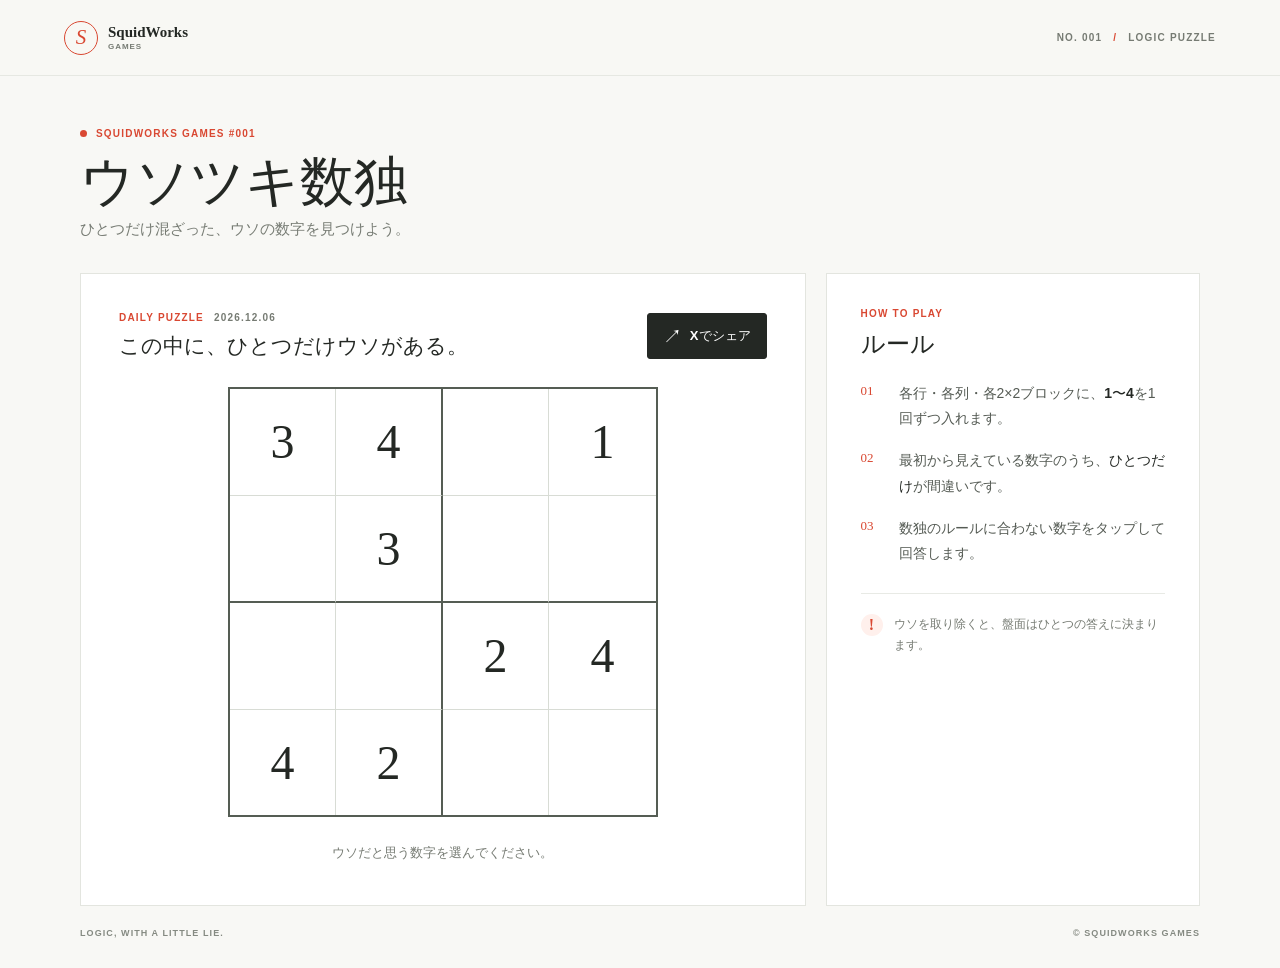
==== index.html @ 5cda888b "Add daily puzzle sharing Co-authored-by: Copilot <223556219+Copilot@users.noreply.github.com>" ====
<!doctype html>
<html lang="ja">
  <head>
    <meta charset="utf-8">
    <meta name="viewport" content="width=device-width, initial-scale=1">
    <meta name="theme-color" content="#f8f8f5">
    <meta name="description" content="4×4のミニ数独で、たったひとつのウソの数字を見破ろう。">
    <title>ウソツキ数独 | SquidWorks Games</title>
    <link rel="stylesheet" href="style.css">
    <script type="module" src="script.js"></script>
  </head>
  <body>
    <header class="site-header">
      <a class="wordmark" href="./" aria-label="SquidWorks Games ホーム">
        <span class="brand-mark" aria-hidden="true">S</span>
        <span class="brand-copy"><strong>SquidWorks</strong><span>GAMES</span></span>
      </a>
      <span class="edition">NO. 001 <span aria-hidden="true">/</span> LOGIC PUZZLE</span>
    </header>

    <main class="game-shell">
      <section class="intro" aria-labelledby="game-title">
        <p class="eyebrow"><span class="eyebrow-dot"></span> SQUIDWORKS GAMES #001</p>
        <h1 id="game-title">ウソツキ数独</h1>
        <p class="lead">ひとつだけ混ざった、ウソの数字を見つけよう。</p>
      </section>

      <section class="play-area" aria-label="ゲーム">
        <div class="puzzle-panel">
          <div class="panel-heading">
            <div>
              <p class="section-label">DAILY PUZZLE <span id="puzzle-date"></span></p>
              <h2>この中に、ひとつだけウソがある。</h2>
            </div>
            <a class="next-button" id="share-button" href="https://twitter.com/intent/tweet" target="_blank" rel="noopener noreferrer">
              <span aria-hidden="true">↗</span> Xでシェア
            </a>
          </div>

          <div class="board-wrap">
            <div class="board" id="board" role="group" aria-label="4行4列の数独盤面"></div>
          </div>

          <div class="answer-row">
            <p class="answer-hint" id="answer-hint">ウソだと思う数字を選んでください。</p>
            <p class="feedback" id="feedback" role="status" aria-live="polite"></p>
          </div>
        </div>

        <aside class="how-to" aria-labelledby="rules-title">
          <p class="section-label">HOW TO PLAY</p>
          <h2 id="rules-title">ルール</h2>
          <ol class="rules-list">
            <li><span>01</span><p>各行・各列・各2×2ブロックに、<strong>1〜4</strong>を1回ずつ入れます。</p></li>
            <li><span>02</span><p>最初から見えている数字のうち、<strong>ひとつだけ</strong>が間違いです。</p></li>
            <li><span>03</span><p>数独のルールに合わない数字をタップして回答します。</p></li>
          </ol>
          <div class="rule-note">
            <span class="note-mark" aria-hidden="true">!</span>
            <p>ウソを取り除くと、盤面はひとつの答えに決まります。</p>
          </div>
        </aside>
      </section>

      <footer class="site-footer">
        <span>LOGIC, WITH A LITTLE LIE.</span>
        <span>© SQUIDWORKS GAMES</span>
      </footer>
    </main>
  </body>
</html>
---- style.css ----
:root {
  color-scheme: light;
  --paper: #f8f8f5;
  --surface: #ffffff;
  --ink: #242824;
  --muted: #767b73;
  --line: #d8dcd5;
  --line-strong: #555d54;
  --accent: #d94832;
  --accent-soft: #fff0ec;
  --success: #24784d;
  --success-soft: #eaf5ee;
  font-family: "Avenir Next", "Hiragino Kaku Gothic ProN", "Yu Gothic", sans-serif;
  font-synthesis: none;
  text-rendering: optimizeLegibility;
}

* { box-sizing: border-box; }

body {
  min-width: 320px;
  min-height: 100vh;
  margin: 0;
  background-color: var(--paper);
  background-image: radial-gradient(#d8dcd5 0.65px, transparent 0.65px);
  background-position: 12px 12px;
  background-size: 24px 24px;
  color: var(--ink);
}

button, a { -webkit-tap-highlight-color: transparent; }

.site-header {
  min-height: 76px;
  padding: 0 clamp(20px, 5vw, 72px);
  display: flex;
  align-items: center;
  justify-content: space-between;
  border-bottom: 1px solid #e6e8e2;
  background: rgba(248, 248, 245, 0.94);
}

.wordmark { display: inline-flex; align-items: center; gap: 10px; color: inherit; text-decoration: none; }
.brand-mark {
  width: 34px;
  height: 34px;
  display: grid;
  place-items: center;
  border: 1.5px solid var(--accent);
  border-radius: 50%;
  color: var(--accent);
  font-family: Georgia, serif;
  font-size: 21px;
  font-style: italic;
}
.brand-copy { display: grid; gap: 1px; }
.brand-copy strong { font-family: Georgia, "Yu Mincho", serif; font-size: 15px; font-weight: 600; }
.brand-copy span, .edition, .eyebrow, .section-label, .site-footer {
  font-size: 10px;
  font-weight: 700;
  letter-spacing: 0.12em;
}
.brand-copy span { color: var(--muted); font-size: 8px; }
.edition { color: var(--muted); }
.edition span { padding: 0 7px; color: var(--accent); }

.game-shell { width: min(1120px, calc(100% - 48px)); margin: 0 auto; }
.intro { padding: 52px 0 34px; }
.eyebrow { display: flex; align-items: center; gap: 9px; margin: 0 0 12px; color: var(--accent); }
.eyebrow-dot { width: 7px; height: 7px; border-radius: 50%; background: var(--accent); }
h1, h2, p { margin-top: 0; }
h1 { margin-bottom: 7px; font-family: Georgia, "Yu Mincho", serif; font-size: clamp(36px, 5vw, 54px); font-weight: 500; line-height: 1.15; }
.lead { margin: 0; color: var(--muted); font-size: 15px; }

.play-area { display: grid; grid-template-columns: minmax(0, 1.55fr) minmax(280px, 0.8fr); gap: 20px; align-items: stretch; }
.puzzle-panel, .how-to { background: var(--surface); border: 1px solid #e3e5df; }
.puzzle-panel { padding: clamp(20px, 3.2vw, 38px); }
.panel-heading { display: flex; align-items: center; justify-content: space-between; gap: 18px; }
.section-label { margin: 0 0 9px; color: var(--accent); }
.section-label span { padding-left: 6px; color: var(--muted); }
.panel-heading h2 { margin: 0; font-family: Georgia, "Yu Mincho", serif; font-size: clamp(17px, 2vw, 21px); font-weight: 500; }
.next-button {
  min-height: 46px;
  padding: 0 15px;
  flex: 0 0 auto;
  display: inline-flex;
  align-items: center;
  gap: 8px;
  border: 1px solid var(--ink);
  border-radius: 3px;
  background: var(--ink);
  color: #fff;
  font: inherit;
  font-size: 13px;
  font-weight: 700;
  cursor: pointer;
  text-decoration: none;
  transition: background-color 140ms ease, color 140ms ease, transform 140ms ease;
}
.next-button span { font-size: 19px; line-height: 1; }
.next-button:hover { background: #414841; }
.next-button:active { transform: translateY(1px); }
.next-button:focus-visible, .cell:focus-visible { outline: 3px solid #e99b8d; outline-offset: 3px; }

.board-wrap { width: min(100%, 430px); margin: 27px auto 22px; }
.board {
  display: grid;
  grid-template-columns: repeat(4, minmax(0, 1fr));
  aspect-ratio: 1;
  overflow: hidden;
  border: 2px solid var(--line-strong);
  background: var(--surface);
}
.cell {
  position: relative;
  min-width: 0;
  display: grid;
  place-items: center;
  border: 0;
  border-right: 1px solid var(--line);
  border-bottom: 1px solid var(--line);
  border-radius: 0;
  background: var(--surface);
  color: var(--ink);
  font-family: Georgia, "Yu Mincho", serif;
  font-size: clamp(28px, 6vw, 48px);
  font-weight: 500;
  cursor: default;
  transition: background-color 140ms ease, color 140ms ease;
}
.cell:nth-child(4n) { border-right: 0; }
.cell:nth-child(n + 13) { border-bottom: 0; }
.cell:nth-child(4n + 2) { border-right: 2px solid var(--line-strong); }
.cell:nth-child(n + 5):nth-child(-n + 8) { border-bottom: 2px solid var(--line-strong); }
.cell.is-clue { cursor: pointer; }
.cell.is-clue:hover { background: #f3f5f0; }
.cell.is-selected { z-index: 1; background: var(--accent-soft); color: var(--accent); box-shadow: inset 0 0 0 2px var(--accent); }
.cell.is-revealed { background: var(--success-soft); color: var(--success); }
.cell.is-incorrect { animation: nudge 240ms ease-in-out; }
.cell:disabled { opacity: 1; }

.answer-row { min-height: 28px; display: flex; align-items: center; justify-content: center; text-align: center; }
.answer-hint, .feedback { margin: 0; font-size: 13px; }
.answer-hint { color: var(--muted); }
.feedback { font-weight: 700; }
.feedback.is-correct { color: var(--success); }
.feedback.is-incorrect { color: var(--accent); }

.how-to { padding: clamp(24px, 3vw, 34px); }
.how-to > h2 { margin: 0 0 21px; font-family: Georgia, "Yu Mincho", serif; font-size: 24px; font-weight: 500; }
.rules-list { display: grid; gap: 17px; margin: 0; padding: 0; list-style: none; }
.rules-list li { display: grid; grid-template-columns: 28px 1fr; gap: 10px; align-items: start; }
.rules-list li > span { padding-top: 2px; color: var(--accent); font-family: Georgia, serif; font-size: 13px; }
.rules-list p { margin: 0; color: #555b54; font-size: 14px; line-height: 1.8; }
.rules-list strong { color: var(--ink); }
.rule-note { display: flex; align-items: flex-start; gap: 11px; margin-top: 27px; padding-top: 20px; border-top: 1px solid #e8eae5; }
.note-mark { width: 22px; height: 22px; flex: 0 0 auto; display: grid; place-items: center; border-radius: 50%; background: var(--accent-soft); color: var(--accent); font-family: Georgia, serif; font-weight: 700; }
.rule-note p { margin: 0; color: var(--muted); font-size: 12px; line-height: 1.7; }
.site-footer { display: flex; justify-content: space-between; padding: 22px 0 30px; color: #858a82; font-size: 9px; }

@keyframes nudge { 25% { transform: translateX(-3px); } 75% { transform: translateX(3px); } }

@media (max-width: 760px) {
  .game-shell { width: min(100% - 32px, 560px); }
  .intro { padding: 38px 0 25px; }
  .play-area { grid-template-columns: 1fr; gap: 14px; }
  .how-to { padding: 24px; }
  .rules-list { grid-template-columns: 1fr; }
  .site-footer { padding-bottom: 22px; }
}

@media (max-width: 430px) {
  .site-header { min-height: 64px; padding: 0 16px; }
  .edition { font-size: 8px; }
  .game-shell { width: calc(100% - 24px); }
  .panel-heading { align-items: flex-start; }
  .panel-heading h2 { max-width: 195px; line-height: 1.5; }
  .next-button { min-height: 44px; padding: 0 10px; font-size: 12px; }
  .puzzle-panel { padding: 17px 14px 19px; }
  .board-wrap { margin-top: 22px; }
  .answer-row { min-height: 34px; }
  .answer-hint, .feedback { font-size: 12px; }
}

@media (prefers-reduced-motion: reduce) {
  *, *::before, *::after { scroll-behavior: auto !important; animation-duration: 0.01ms !important; transition-duration: 0.01ms !important; }
}
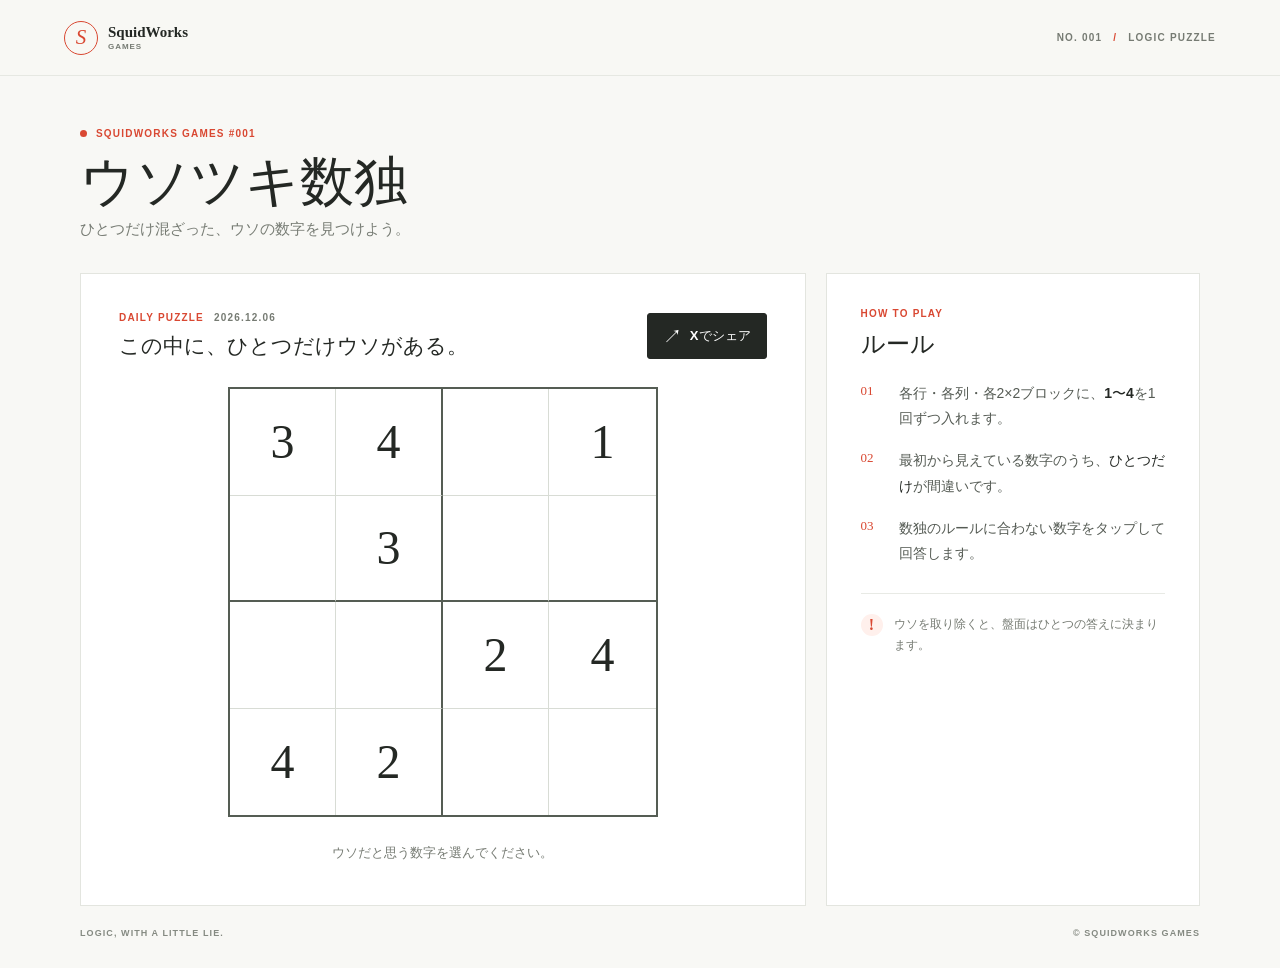
==== commit 827bcb84: "Make Sudoku grid rows uniform Co-authored-by: Copilot <223556219+Copilot@users.noreply.github.com>" ====
--- a/index.html
+++ b/index.html
@@ -6,8 +6,8 @@
     <meta name="theme-color" content="#f8f8f5">
     <meta name="description" content="4×4のミニ数独で、たったひとつのウソの数字を見破ろう。">
     <title>ウソツキ数独 | SquidWorks Games</title>
-    <link rel="stylesheet" href="style.css">
-    <script type="module" src="script.js"></script>
+    <link rel="stylesheet" href="style.css?v=2">
+    <script type="module" src="script.js?v=2"></script>
   </head>
   <body>
     <header class="site-header">
--- a/style.css
+++ b/style.css
@@ -106,6 +106,7 @@
 .board {
   display: grid;
   grid-template-columns: repeat(4, minmax(0, 1fr));
+  grid-template-rows: repeat(4, minmax(0, 1fr));
   aspect-ratio: 1;
   overflow: hidden;
   border: 2px solid var(--line-strong);
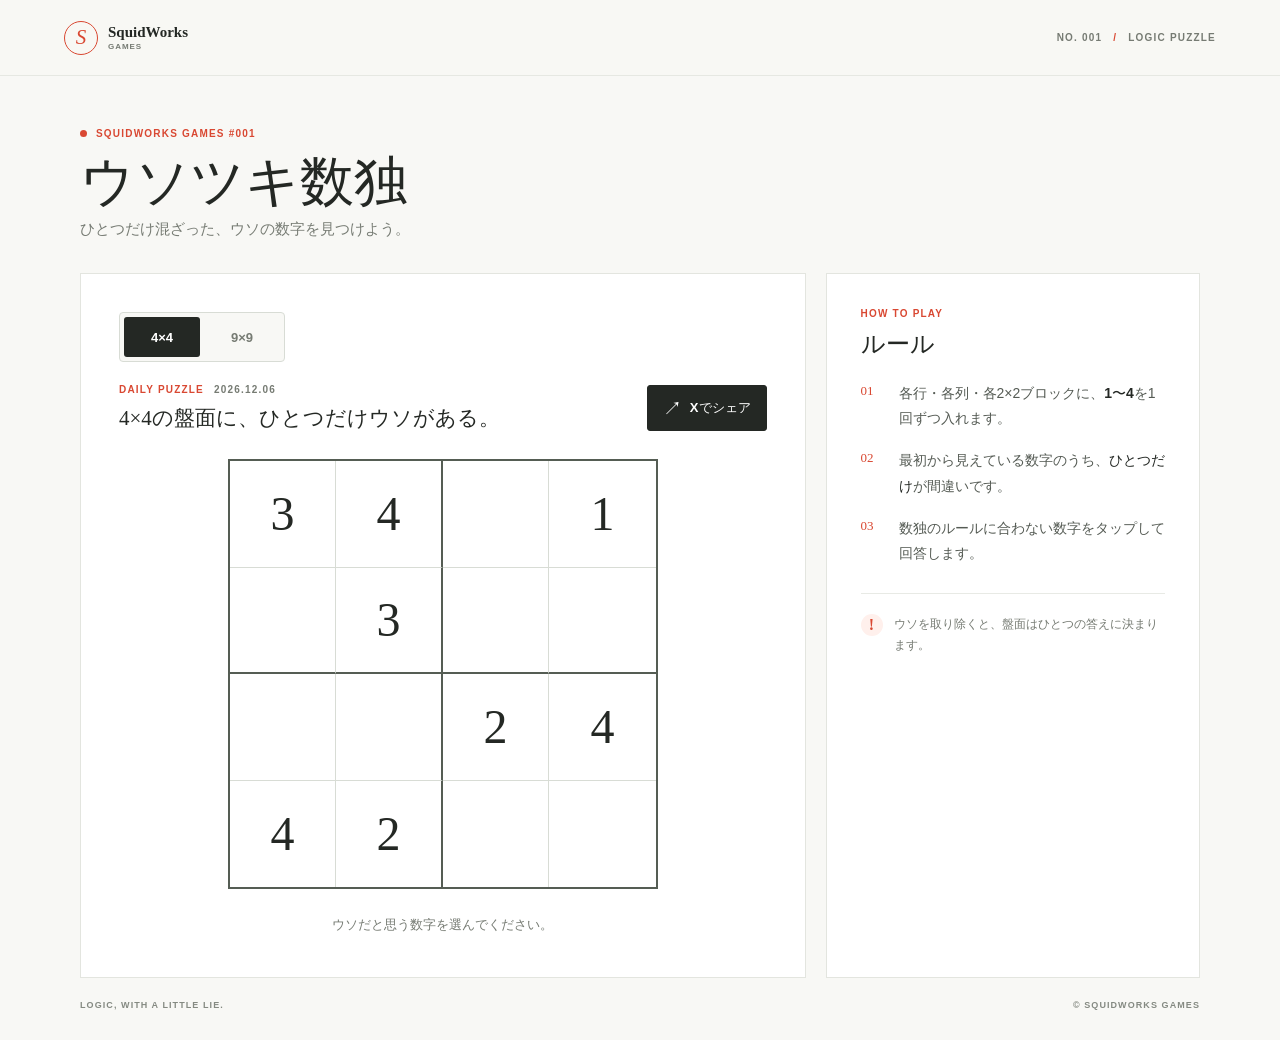
==== commit 420cdd4f: "Add 9x9 mode and GA4 game events Co-authored-by: Copilot <223556219+Copilot@users.noreply.github.com" ====
--- a/index.html
+++ b/index.html
@@ -6,8 +6,15 @@
     <meta name="theme-color" content="#f8f8f5">
     <meta name="description" content="4×4のミニ数独で、たったひとつのウソの数字を見破ろう。">
     <title>ウソツキ数独 | SquidWorks Games</title>
-    <link rel="stylesheet" href="style.css?v=2">
-    <script type="module" src="script.js?v=2"></script>
+    <script async src="https://www.googletagmanager.com/gtag/js?id=G-3E2VY70LKJ"></script>
+    <script>
+      window.dataLayer = window.dataLayer || [];
+      function gtag(){dataLayer.push(arguments);}
+      gtag('js', new Date());
+      gtag('config', 'G-3E2VY70LKJ');
+    </script>
+    <link rel="stylesheet" href="style.css?v=3">
+    <script type="module" src="script.js?v=5"></script>
   </head>
   <body>
     <header class="site-header">
@@ -27,10 +34,14 @@
 
       <section class="play-area" aria-label="ゲーム">
         <div class="puzzle-panel">
+          <div class="mode-switch" role="group" aria-label="数独のサイズ">
+            <button class="mode-button is-active" id="mode-4-button" type="button" aria-pressed="true">4×4</button>
+            <button class="mode-button" id="mode-9-button" type="button" aria-pressed="false">9×9</button>
+          </div>
           <div class="panel-heading">
             <div>
               <p class="section-label">DAILY PUZZLE <span id="puzzle-date"></span></p>
-              <h2>この中に、ひとつだけウソがある。</h2>
+              <h2 id="puzzle-heading">この中に、ひとつだけウソがある。</h2>
             </div>
             <a class="next-button" id="share-button" href="https://twitter.com/intent/tweet" target="_blank" rel="noopener noreferrer">
               <span aria-hidden="true">↗</span> Xでシェア
@@ -38,7 +49,7 @@
           </div>
 
           <div class="board-wrap">
-            <div class="board" id="board" role="group" aria-label="4行4列の数独盤面"></div>
+            <div class="board board--4" id="board" role="group" aria-label="4行4列の数独盤面"></div>
           </div>
 
           <div class="answer-row">
@@ -51,7 +62,7 @@
           <p class="section-label">HOW TO PLAY</p>
           <h2 id="rules-title">ルール</h2>
           <ol class="rules-list">
-            <li><span>01</span><p>各行・各列・各2×2ブロックに、<strong>1〜4</strong>を1回ずつ入れます。</p></li>
+            <li><span>01</span><p>各行・各列・各<span id="rule-block-size">2×2</span>ブロックに、<strong id="rule-digits">1〜4</strong>を1回ずつ入れます。</p></li>
             <li><span>02</span><p>最初から見えている数字のうち、<strong>ひとつだけ</strong>が間違いです。</p></li>
             <li><span>03</span><p>数独のルールに合わない数字をタップして回答します。</p></li>
           </ol>
--- a/style.css
+++ b/style.css
@@ -76,6 +76,31 @@
 .puzzle-panel, .how-to { background: var(--surface); border: 1px solid #e3e5df; }
 .puzzle-panel { padding: clamp(20px, 3.2vw, 38px); }
 .panel-heading { display: flex; align-items: center; justify-content: space-between; gap: 18px; }
+.mode-switch {
+  width: fit-content;
+  display: flex;
+  gap: 4px;
+  margin-bottom: 22px;
+  padding: 4px;
+  border: 1px solid var(--line);
+  border-radius: 4px;
+  background: var(--paper);
+}
+.mode-button {
+  min-width: 76px;
+  min-height: 40px;
+  padding: 0 14px;
+  border: 0;
+  border-radius: 3px;
+  background: transparent;
+  color: var(--muted);
+  font: inherit;
+  font-size: 13px;
+  font-weight: 700;
+  cursor: pointer;
+}
+.mode-button.is-active { background: var(--ink); color: #fff; }
+.mode-button:focus-visible { outline: 3px solid #e99b8d; outline-offset: 2px; }
 .section-label { margin: 0 0 9px; color: var(--accent); }
 .section-label span { padding-left: 6px; color: var(--muted); }
 .panel-heading h2 { margin: 0; font-family: Georgia, "Yu Mincho", serif; font-size: clamp(17px, 2vw, 21px); font-weight: 500; }
@@ -105,8 +130,8 @@
 .board-wrap { width: min(100%, 430px); margin: 27px auto 22px; }
 .board {
   display: grid;
-  grid-template-columns: repeat(4, minmax(0, 1fr));
-  grid-template-rows: repeat(4, minmax(0, 1fr));
+  grid-template-columns: repeat(var(--board-size, 4), minmax(0, 1fr));
+  grid-template-rows: repeat(var(--board-size, 4), minmax(0, 1fr));
   aspect-ratio: 1;
   overflow: hidden;
   border: 2px solid var(--line-strong);
@@ -129,10 +154,11 @@
   cursor: default;
   transition: background-color 140ms ease, color 140ms ease;
 }
-.cell:nth-child(4n) { border-right: 0; }
-.cell:nth-child(n + 13) { border-bottom: 0; }
-.cell:nth-child(4n + 2) { border-right: 2px solid var(--line-strong); }
-.cell:nth-child(n + 5):nth-child(-n + 8) { border-bottom: 2px solid var(--line-strong); }
+.cell.is-block-right { border-right: 2px solid var(--line-strong); }
+.cell.is-block-bottom { border-bottom: 2px solid var(--line-strong); }
+.cell.is-edge-right { border-right: 0; }
+.cell.is-edge-bottom { border-bottom: 0; }
+.board--9 .cell { font-size: clamp(12px, 3.8vw, 25px); }
 .cell.is-clue { cursor: pointer; }
 .cell.is-clue:hover { background: #f3f5f0; }
 .cell.is-selected { z-index: 1; background: var(--accent-soft); color: var(--accent); box-shadow: inset 0 0 0 2px var(--accent); }
